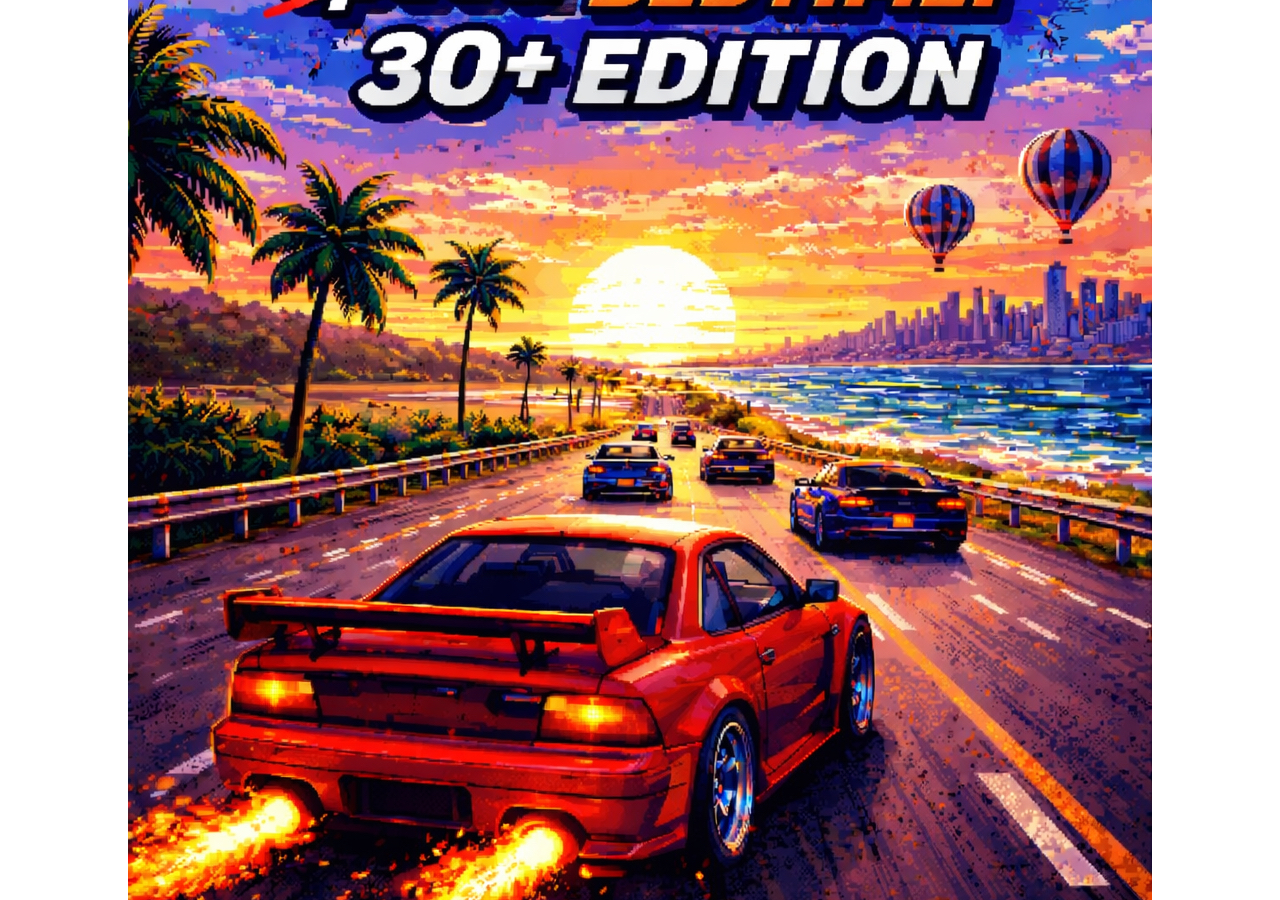
==== index.html @ f9bbc38f "update: new billboards & new background" ====
<!DOCTYPE html> 
<html>
<head>
  <title>Javascript Racer</title>
  <meta http-equiv="Content-Type" content="text/html; charset=utf-8"/>
  <link href="welcome.css" rel="stylesheet" type="text/css" />
</head> 

<body> 
  <div class="image-container">
  <a href='v4.final.html'>
    <img src="images/Welcome.jpg" alt="Description of the image">
  </a>
  </div>

</body> 
</html>
---- welcome.css ----
html, body {
    height: 100%;
    width: 100%;
    margin: 0;
    padding: 0;
  }
  
  .image-container {
    height: 100vh; /* Sets height to 100% of the viewport height */
    width: 100vw;  /* Sets width to 100% of the viewport width */
    display: flex;
    justify-content: center; /* Centers horizontally */
    align-items: center;     /* Centers vertically */
    overflow: hidden; /* Hides clipped parts */
  }
  
  .image-container img {
    width: 100%;
    height: 100%;
    object-fit: cover; /* Ensures the image fills the container while maintaining aspect ratio, potentially cropping the image */
    object-position: center; /* Centers the image within the container */
  }
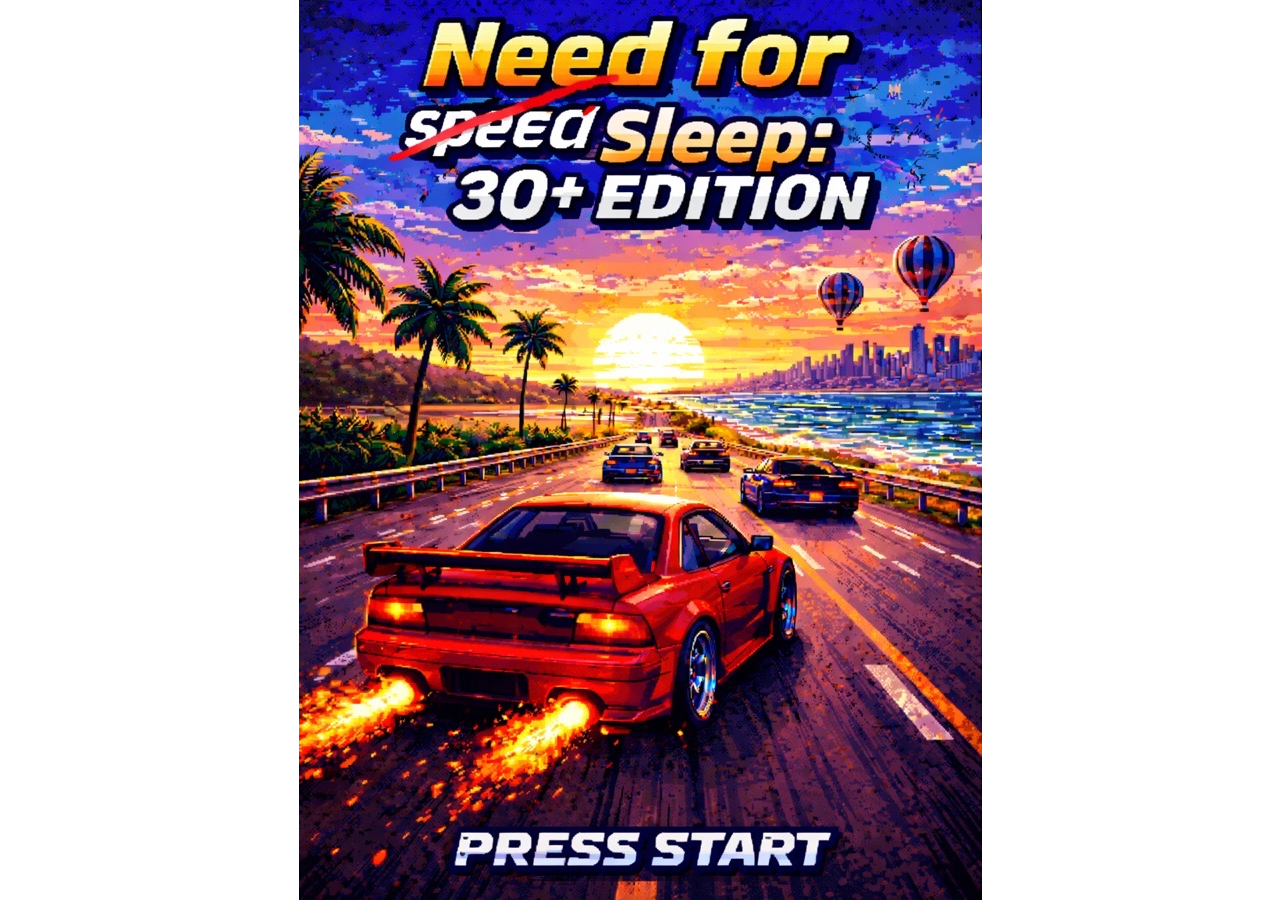
==== commit c6b51667: "update: functional but wonky game" ====
--- a/index.html
+++ b/index.html
@@ -8,7 +8,7 @@
 
 <body> 
   <div class="image-container">
-  <a href='v4.final.html'>
+  <a href='instructions.html'>
     <img src="images/Welcome.jpg" alt="Description of the image">
   </a>
   </div>
